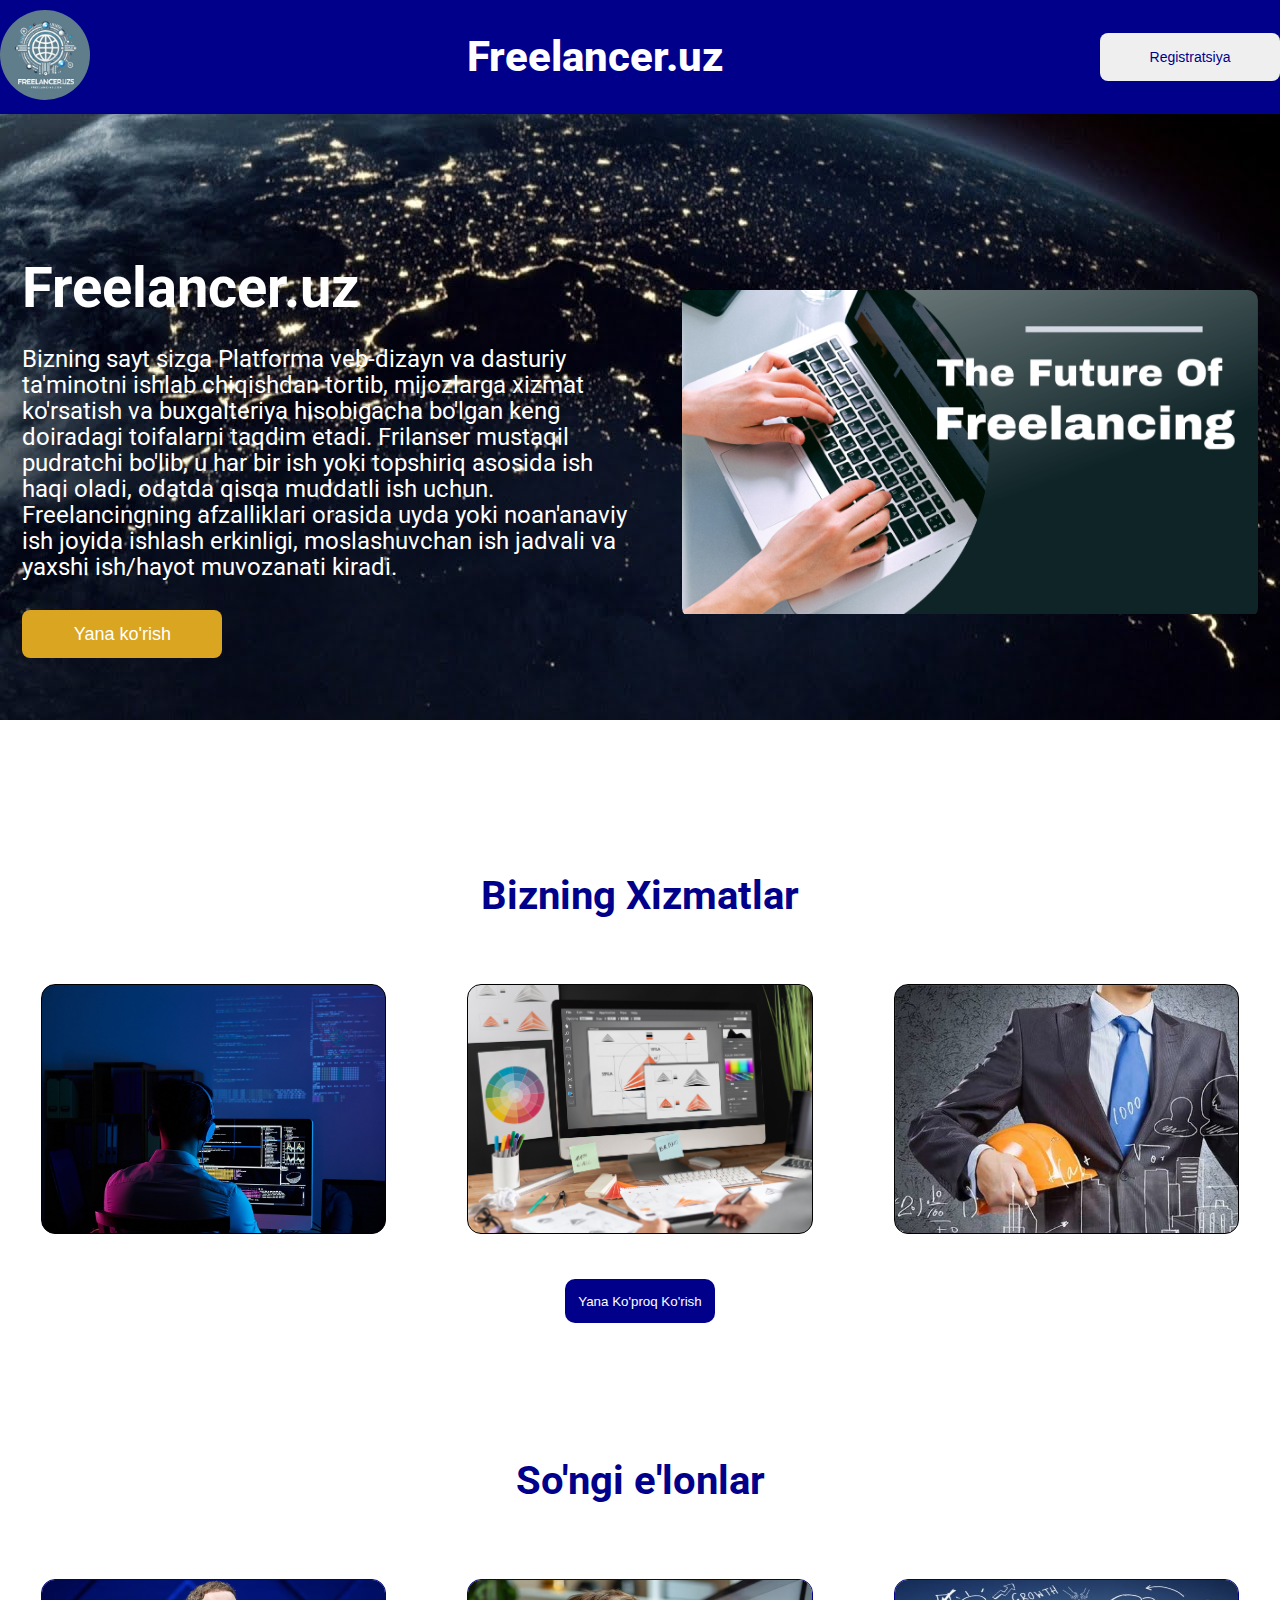
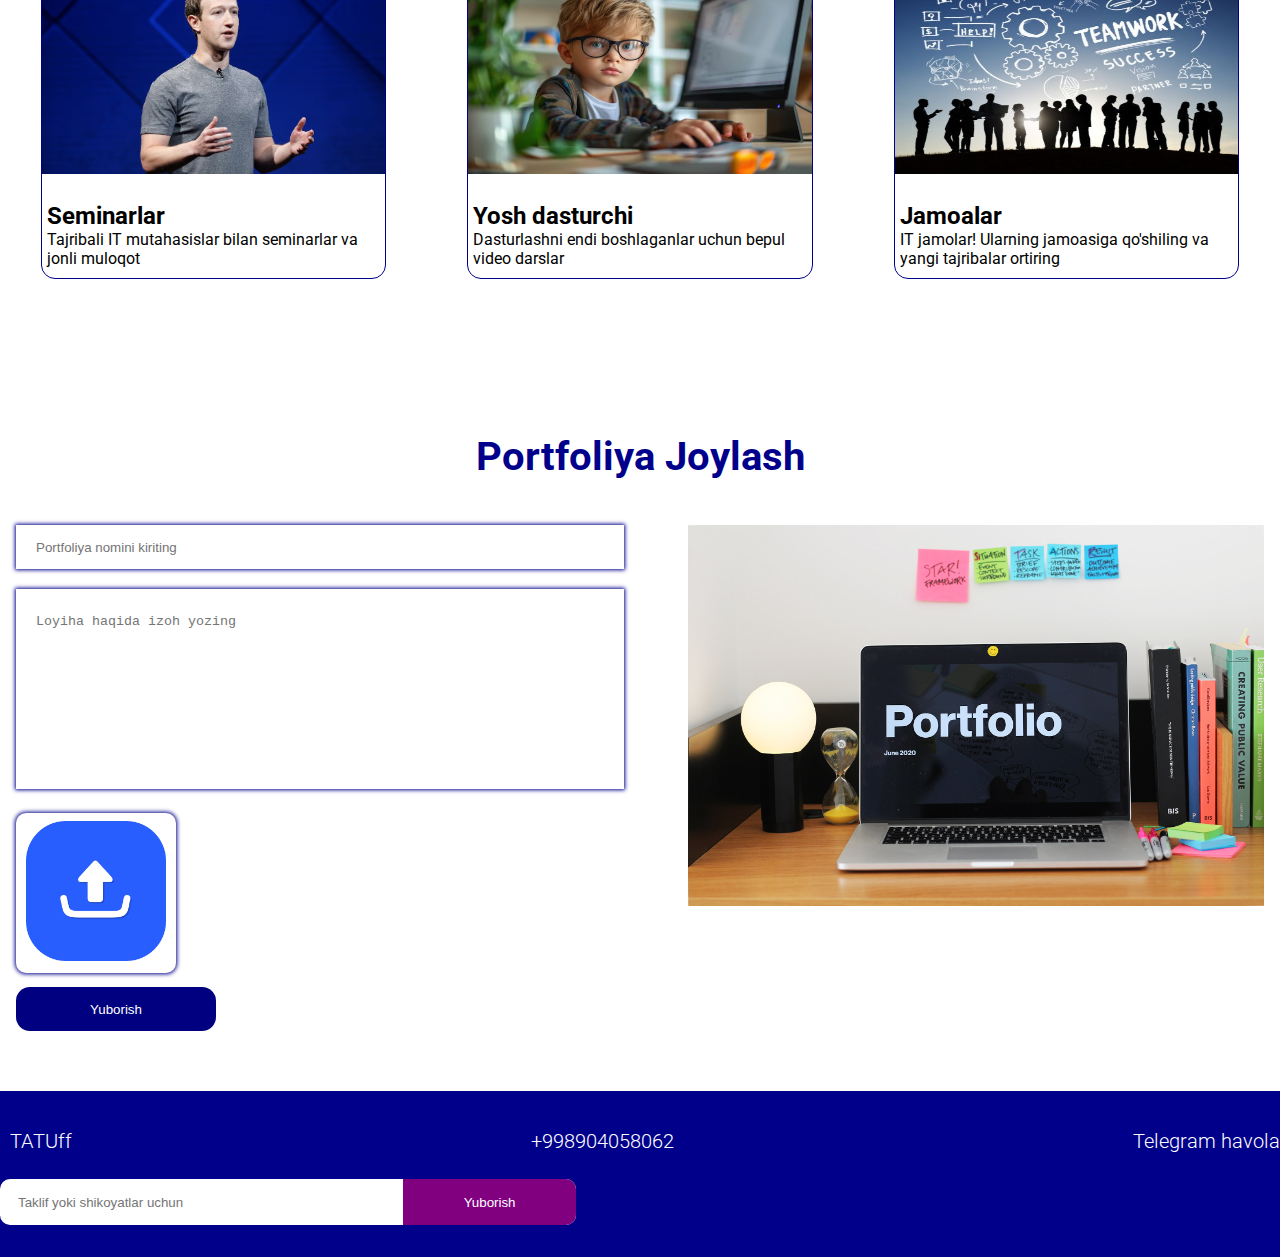
==== 2-dedline(2)/index.html @ 4ab09bc0 "Add files via upload" ====
<!DOCTYPE html>
<html lang="en">

<head>
    <meta charset="UTF-8">
    <meta name="viewport" content="width=device-width, initial-scale=1.0">
    <title>Asosiy sahifa</title>
    <link rel="stylesheet" href="./css/style.css">
    <link rel="stylesheet" href="https://cdnjs.cloudflare.com/ajax/libs/font-awesome/6.7.0/css/all.min.css"
        integrity="sha512-9xKTRVabjVeZmc+GUW8GgSmcREDunMM+Dt/GrzchfN8tkwHizc5RP4Ok/MXFFy5rIjJjzhndFScTceq5e6GvVQ=="
        crossorigin="anonymous" referrerpolicy="no-referrer" />
</head>

<body>
    <header>
        <nav>
            <div class="container">
                <a href="#"> <img src="./img/logo1.jpg" alt=""></a>
                <h2>Freelancer.uz</h2>
                <a href="./registratsiya.html"><button>Registratsiya</button></a>
            </div>
        </nav>
        <div class="hero">
            <div class="container">
                <div class="hero_info">
                    <h2>Freelancer.uz</h2>
                    <p>Bizning sayt sizga Platforma veb-dizayn va dasturiy ta'minotni ishlab chiqishdan tortib, mijozlarga xizmat ko'rsatish va buxgalteriya hisobigacha bo'lgan keng doiradagi toifalarni taqdim etadi.

                        Frilanser mustaqil pudratchi bo'lib, u har bir ish yoki topshiriq asosida ish haqi oladi, odatda qisqa muddatli ish uchun. Freelancingning afzalliklari orasida uyda yoki noan'anaviy ish joyida ishlash erkinligi, moslashuvchan ish jadvali va yaxshi ish/hayot muvozanati kiradi.</p>
                    <button>Yana ko'rish</button>
                </div>
                <div class="hero_img">
                    <img src="./img/img1.png" alt="">
                </div>
            </div>
        </div>
    </header>
    <main>
        <section class="section1">
            <div class="container">
                <h2 class="section_title">Bizning Xizmatlar</h2>
                <div class="block">
                    <div class="box box1">
                        <div class="box_info">
                            <h3>Dasturchilar</h3>
                            <p>Lorem ipsum dolor sit amet, consectetur adipisicing elit. Tempore, magnam tenetur hic et
                                harum error.</p>
                        </div>
                    </div>
                    <div class="box box2">
                        <div class="box_info">
                            <h3>Dizaynerlar</h3>
                            <p>Lorem ipsum dolor sit amet, consectetur adipisicing elit. Tempore, magnam tenetur hic et
                                harum error.</p>
                        </div>
                    </div>
                    <div class="box box3">
                        <div class="box_info">
                            <h3>Proyekt Menejeri</h3>
                            <p>Lorem ipsum dolor sit amet, consectetur adipisicing elit. Tempore, magnam tenetur hic et
                                harum error.</p>
                        </div>
                    </div>
                </div>
                <button>Yana Ko'proq Ko'rish</button>
            </div>
        </section>
        <section class="section2">
            <div class="container">
                <h2 class="sec2_title">So'ngi e'lonlar</h2>


                <div class="elonlar">
                    <div class="elon">
                        <img src="./img/i1.avif" alt="">
                        <div class="elon_info">
                            <h2>Seminarlar</h2>
                            <p>Tajribali IT mutahasislar bilan seminarlar va jonli muloqot</p>
                        </div>
                    </div>
                    <div class="elon">
                        <img src="./img/i2.avif" alt="">
                        <div class="elon_info">
                            <h2>Yosh dasturchi</h2>
                            <p>Dasturlashni endi boshlaganlar uchun bepul video darslar</p>
                        </div>
                    </div>
                    <div class="elon">
                        <img src="./img/i3.jpg" alt="">
                        <div class="elon_info">
                            <h2>Jamoalar</h2>
                            <p>IT jamolar! Ularning jamoasiga qo'shiling va yangi tajribalar ortiring</p>
                        </div>
                    </div>
                </div>
            </div>
        </section>
        <section class="section3">
            <div class="container">
                <h2 class="sec3_title">Portfoliya Joylash</h2>
                <div class="portfolio">
                    <div class="port_info">
                        <input class="text" type="text" placeholder="Portfoliya nomini kiriting"><br>
                        <textarea class="coment" name="" id="" cols="30" rows="10"
                            placeholder="Loyiha haqida izoh yozing"></textarea><br>

                        <div class="file"><input type="file" id="file"><br>
                            <label for="file"><img src="./img/plus.webp" alt=""></label>
                        </div>
                        <button>Yuborish</button>
                    </div>
                    <img src="./img/p1.jpg" alt="">
                </div>
            </div>
        </section>
    </main>
    <footer>
        <div class="f_up">
            <div class="container">
                <div><a href="https://www.google.com/maps/place/Tatuff/@40.3647971,71.7724425,17z/data=!3m1!4b1!4m6!3m5!1s0x38bb84ba1d76a659:0x7bc998c6a195e3d5!8m2!3d40.3647971!4d71.7750174!16s%2Fg%2F11g6qdrs6l?entry=ttu&g_ep=EgoyMDI0MTExOC4wIKXMDSoASAFQAw%3D%3D" target="_blank"><i class="fa-solid fa-location-dot"></i>
                        <h3>TATUff</h3>
                    </a></div>
               <div><a href=""><i class="fa-solid fa-phone"></i><h3>+998904058062</h3></a></div>
               <div><a href="https://t.me/Adhamjonov_Aliakbar" target="_blank"><i class="fa-brands fa-telegram"></i>
                <h3>Telegram havola</h3>
            </a></div>
            </div>
        </div>
        <div class="f_down">
            <div class="container">
                <div class="massage">
                    <input type="text" placeholder="Taklif yoki shikoyatlar uchun">
                    <button>Yuborish</button>
                </div>
            <div class="social">
                <a href="https://t.me/Adhamjonov_Aliakbar" target="_blank"><i class="fa-brands fa-telegram"></i></a>
                <a href="" target="_blank"><i class="fa-brands fa-facebook"></i></a>
                <a href="" target="_blank"><i class="fa-brands fa-instagram"></i></a>
                <a href="" target="_blank"><i class="fa-brands fa-twitter"></i></a>
            </div>
            </div>
        </div>
    </footer>
</body>

</html>
---- 2-dedline(2)/css/style.css ----
@import url('https://fonts.googleapis.com/css2?family=Ibarra+Real+Nova:ital,wght@0,400..700;1,400..700&family=Inter:ital,opsz,wght@0,14..32,100..900;1,14..32,100..900&family=Lato:ital,wght@0,100;0,300;0,400;0,700;0,900;1,100;1,300;1,400;1,700;1,900&family=Montserrat:ital,wght@0,100..900;1,100..900&family=Nunito+Sans:ital,opsz,wght@0,6..12,200..1000;1,6..12,200..1000&family=Poppins:ital,wght@0,100;0,200;0,300;0,400;0,500;0,600;0,700;0,800;0,900;1,100;1,200;1,300;1,400;1,500;1,600;1,700;1,800;1,900&family=Roboto:ital,wght@0,100;0,300;0,400;0,500;0,700;0,900;1,100;1,300;1,400;1,500;1,700;1,900&display=swap');

* {
    margin: 0;
    padding: 0;
    box-sizing: border-box;
}

.container {
    max-width: 1300px;
    margin: 0 auto;
    font-family: "Roboto", sans-serif;
}

nav {
    background-color: darkblue;
    position: fixed;
    width: 100%;
    z-index: 45;
}

nav .container {
    display: flex;
    align-items: center;
    justify-content: space-between;
    padding: 10px 0px;
}

nav img {
    width: 90px;
    border-radius: 50%;
}

nav h2 {
    color: white;
    font-size: 42px;
    line-height: 60px;
    font-weight: 800;
}

nav button {
    width: 180px;
    height: 48px;
    border: none;
    border-radius: 8px;
    font-size: 14px;
    color: darkblue;
    position: relative;
    overflow: hidden;
}

nav button::after {
    content: "Registratsiya";
    width: 0;
    height: 100%;
    position: absolute;
    background-color: goldenrod;
    top: 0;
    left: 0;
    color: white;
    display: flex;
    align-items: center;
    justify-content: center;
    transition: all 1s ease;
    z-index: -1;
}

nav button:hover::after {
    cursor: pointer;
    width: 100%;
    z-index: 1;
}


.hero {
    background-image: url("../img/maxresdefault.jpg");
    background-repeat: no-repeat;
    background-size: 100%;
    background-position:left top;
}

.hero .container {
    padding: 250px 0px 110px 0px;
    display: flex;
    align-items: center;
    justify-content: space-around;
}

.hero_info {
    width: 48%;
    color: white;
}

.hero_info h2 {
    font-size: 56px;
    line-height: 76px;
    margin-bottom: 20px;
    font-weight: 700;
    transition: all .5s ease;
}

.hero_info h2:hover {
    color: gold;
}

.hero_info p {
    font-size: 24px;
    line-height: 26px;
    font-weight: 400;
    transition: all .4s ease;
}

.hero_info p:hover {
    color: goldenrod;
}

.hero_info button {
    width: 200px;
    height: 48px;
    border: none;
    border-radius: 8px;
    color: white;
    background-color: goldenrod;
    font-size: 18px;
    margin-top: 30px;
    position: relative;
    overflow: hidden;
}

.hero_info button::after {
    content: "Yana ko'rish";
    width: 10px;
    height: 100%;
    position: absolute;
    background-color: darkblue;
    top: 0;
    left: 0;
    color: white;
    display: flex;
    align-items: center;
    justify-content: center;
    transition: all .9s ease;
    z-index: -2;
}

.hero_info button:hover::after {
    cursor: pointer;
    width: 100%;
    z-index: 2;
}

.hero_img {
    width: 45%;
    border-radius: 10px;
    overflow: hidden;
    transition: all .4s ease;
}

.hero_img:hover {
    transform: scale(1.05);
}

.hero_img img {
    width: 100%;
}

.section1 .container {
    padding: 100px 0px 30px 0px;
}

.section_title {
    text-align: center;
    color: darkblue;
    font-size: 40px;
    line-height: 56px;
    font-weight: 700;
}

.section1 .block {
    display: flex;
    align-items: center;
    justify-content: space-around;
    margin: 60px 0px 45px 0px;
}

.section1 .block .box {
    width: 27%;
    height: 250px;
    border: 1px solid black;
    overflow: hidden;
    position: relative;
    border-radius: 14px;
}

.block .box .box_info {
    height: 100%;
    position: absolute;
    bottom: -100%;
    transition: all .7s ease;
    backdrop-filter: blur(6px);
    color: goldenrod;
    padding: 140px 10px 10px;
    text-align: left;
}

.block .box:hover .box_info {
    bottom: 0;
}

.box1 {
    background: url("../img/b1.jpg");
    background-size: 120%;
    background-repeat: no-repeat;
}

.box2 {
    background: url("../img/b3.jpg");
    background-size: 120%;
    background-repeat: no-repeat;
}

.box_info h3 {
    margin-bottom: 10px;
    font-size: 24px;
}

.box3 {
    background: url("../img/b4.avif");
    background-size: 180%;
    background-repeat: no-repeat;
}

.section1 {
    text-align: center;
}

.section1 button {
    width: 150px;
    height: 44px;
    background-color: darkblue;
    color: white;
    border: none;
    border-radius: 10px;
    transition: all .3s ease;
}

.section1 button:hover {
    box-shadow: 0px 0px 5px 2px goldenrod;
    transform: scale(1.05);
}

.section2 .container {
    padding: 100px 0px 90px 0px;
}

.section2 .sec2_title {
    text-align: center;
    color: darkblue;
    font-size: 40px;
    line-height: 56px;
}

.section2 .elonlar {
    display: flex;
    align-items: center;
    justify-content: space-around;
    margin-top: 70px;
}

.elonlar .elon {
    width: 27%;
    text-align: left;
    height: 300px;
    border: 1px solid darkblue;
    position: relative;
    border-radius: 14px;
    overflow: hidden;
    transition: all .4s ease;
}

.elonlar .elon img {
    width: 100%;
    height: 65%;
}

.elon .elon_info {
    padding: 10px 5px;
    position: absolute;
    bottom: 0;
}

.elon:hover {
    transform: scale(1.05);
}

.sec3_title {
    text-align: center;
    font-size: 40px;
    line-height: 56px;
    font-weight: 700;
    color: darkblue;
    margin-bottom: 40px;
}

.section3 .container {
    padding: 60px 0px;
}

.section3 .container .portfolio {
    display: flex;
    align-items: start;
    justify-content: space-around;
}

.portfolio img {
    width: 45%;
    transition: all .4s ease;
}

.portfolio img:hover {
    transform: scale(.98);
}

.port_info {
    width: 50%;
}

.port_info .text {
    width: 95%;
    margin: 0px 30px 20px 0px;
    height: 44px;
    border: none;
    box-shadow: 0px 0px 4px 1px darkblue;
    padding: 10px 20px;
    outline: none;
}

.port_info .coment {
    width: 95%;
    padding: 25px 20px;
    border: none;
    box-shadow: 0px 0px 4px 1px darkblue;
    outline: none;
    resize: none;
    overflow-y: auto;
}

.port_info .file {
    width: 160px;
    height: 160px;
    overflow: hidden;
    position: relative;
    border-radius: 10px;
    display: flex;
    align-items: center;
    justify-content: center;
    margin-top: 20px;
    box-shadow: 0px 0px 4px 1px darkblue;
    padding: 10px;
    outline: none;
}

.port_info button {
    width: 200px;
    height: 44px;
    border: none;
    border-radius: 14px;
    margin-top: 14px;
    background-color: navy;
    color: white;
    transition: all .4s ease;
}

.port_info button:hover {
    cursor: pointer;
    transform: scale(1.06);
}

.file input {
    position: absolute;
    top: -100%;
}

.port_info .file img {
    width: 100%;
}

footer {
    background-color: darkblue;
    padding: 22px 0px;
}

.f_up .container {
    padding: 15px 0px;
    display: flex;
    align-items: center;
    justify-content: space-between;
}

.f_up a {
    text-decoration: none;
    display: flex;
    align-items: center;
    gap: 10px;
    color: white;
}

.f_up a h3 {
    font-weight: 300;
    font-size: 20px;
    line-height: 26px;
}

.f_up a i {
    font-size: 24px;
}

.massage {
    width: 45%;
    height: 46px;
    background-color: white;
    display: flex;
    justify-content: space-between;
    align-items: center;
    border-radius: 10px;
    outline: none;
    overflow: hidden;
}

.massage input {
    width: 70%;
    border: none;
    outline: none;
    padding: 6px 18px;
}

.massage button {
    height: 100%;
    width: 30%;
    background-color: purple;
    color: white;
    border: none;
}

.f_down .container {
    padding: 10px 0px;
    display: flex;
    align-items: center;
    justify-content: space-between;
}

.f_down a {
    text-decoration: none;
    display: flex;
    align-items: center;
    gap: 10px;
    color: white;
}

.f_down .social {
    display: flex;
    align-items: center;
    gap: 10px;
}

.f_down a i {
    font-size: 24px;
}

.section4 .container {
    padding: 120px 0px 10px 0px;
    display: flex;
    align-items: center;
    justify-content: space-around;
}

.reg_title {
    text-align: center;
    font-size: 40px;
    line-height: 56px;
    font-weight: 700;
    color: darkblue;
}

.reg_info {
    width: 55%;
    background-color: lightblue;
    padding: 25px 0px;
    border-radius: 20px;
}


.change_name {
    text-align: center;
    font-size: 20px;
    line-height: 28px;
    font-weight: 700;
    color: darkblue;
}

.radios {
    display: flex;
    justify-content: center;
    gap: 30px;
    margin-bottom: 20px;
}

.reg_info button {
    width: 260px;
    height: 48px;
    border: none;
    border-radius: 10px;
    background-color: goldenrod;
    color: white;
    font-size: 20px;
    margin-left: 50%;
    transform: translate(-50%);
}

.reg_info .oddiy {
    width: 70%;
    height: 50px;
    margin: 20px 0 20px 50%;
    padding: 10px 20px;
    border: 1.5px solid darkblue;
    outline: none;

    transform: translate(-50%);

}
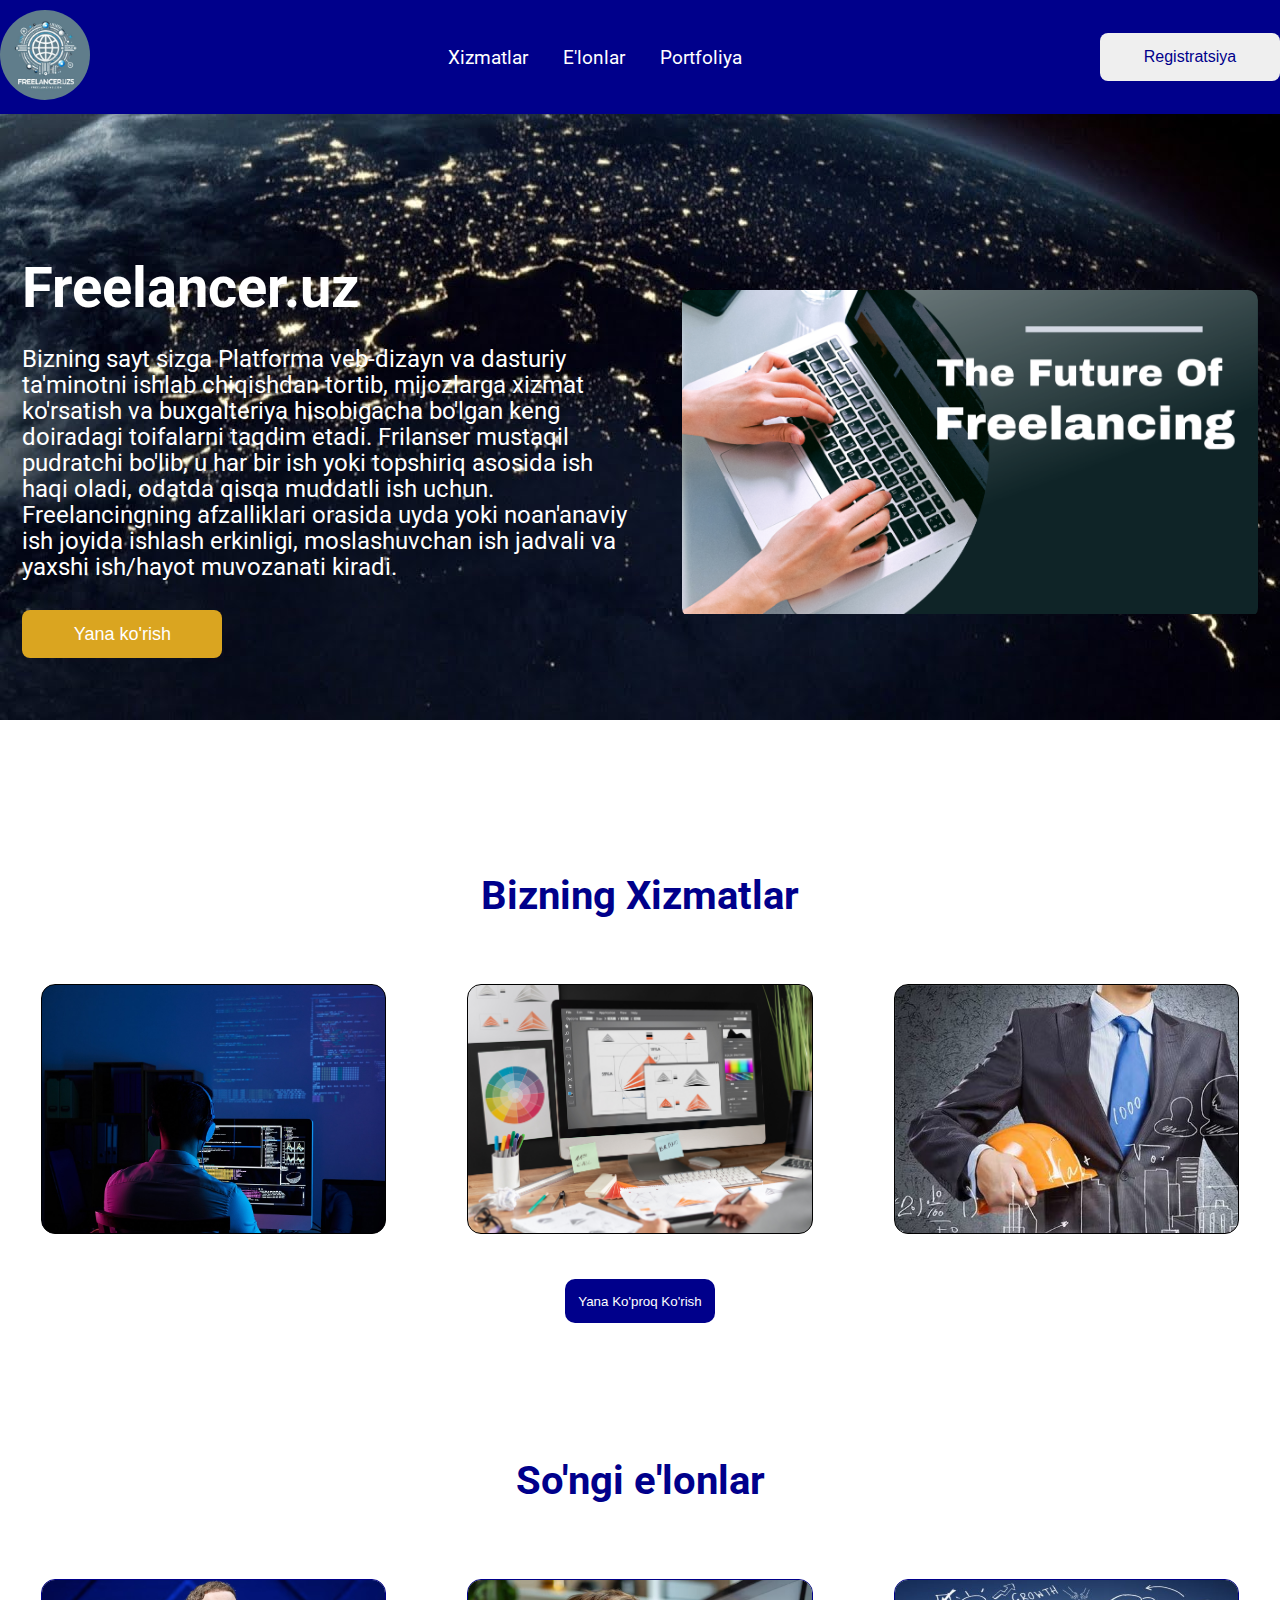
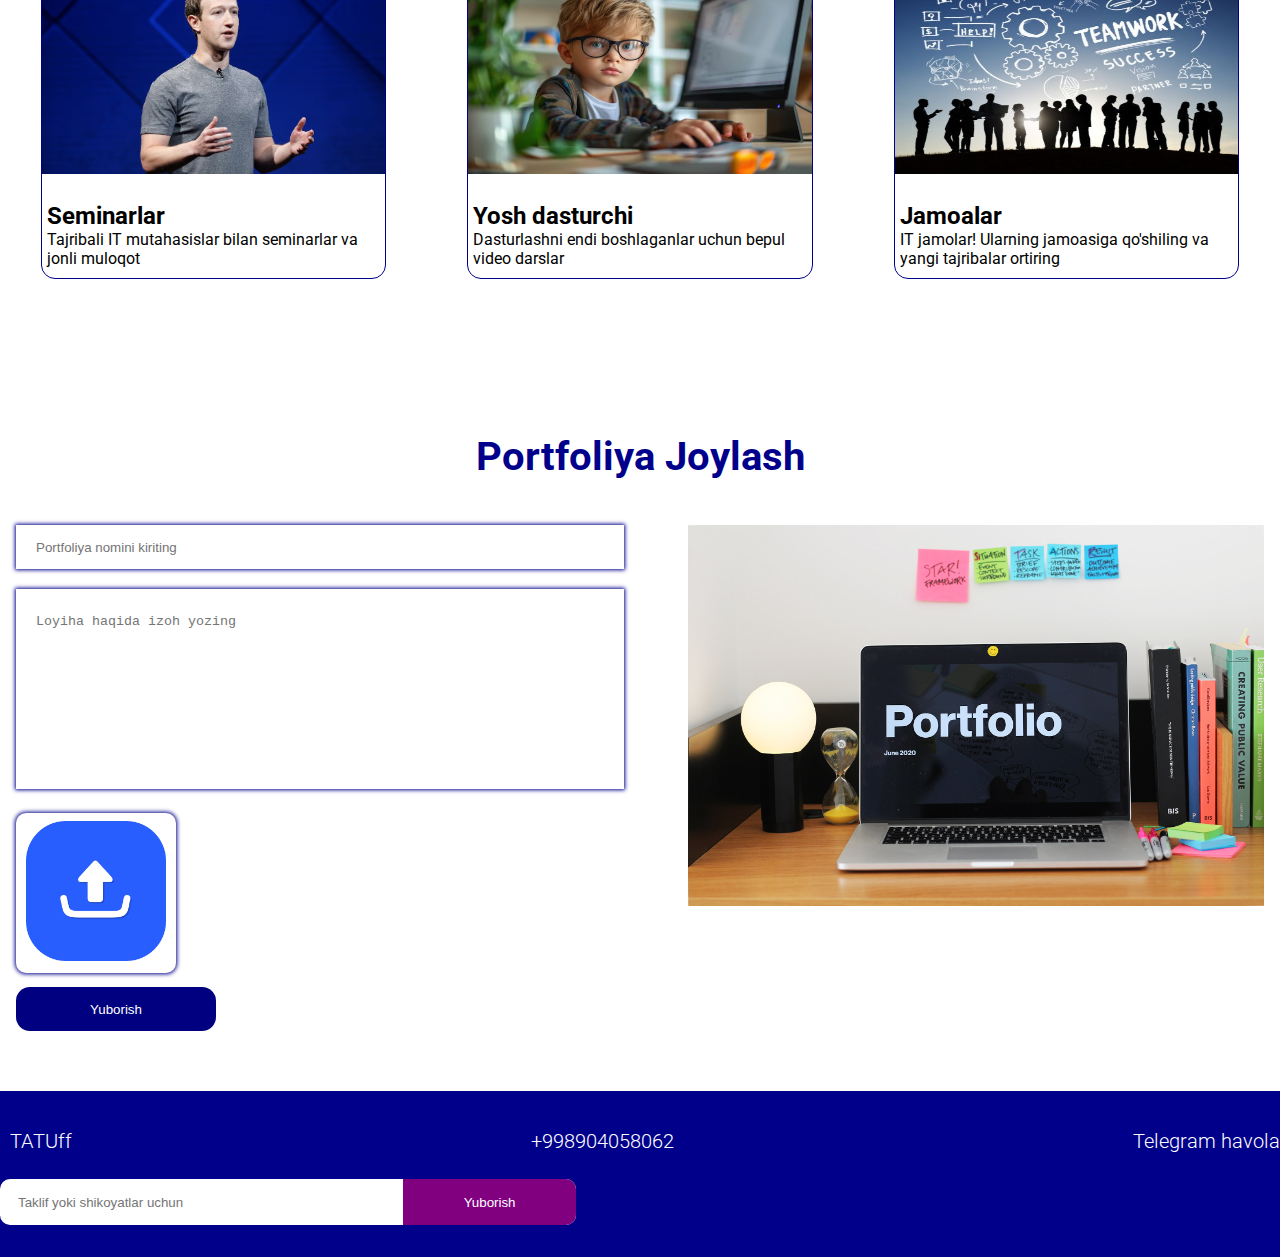
==== commit 856dc6f2: "Add files via upload" ====
--- a/2-dedline(2)/index.html
+++ b/2-dedline(2)/index.html
@@ -6,6 +6,8 @@
     <meta name="viewport" content="width=device-width, initial-scale=1.0">
     <title>Asosiy sahifa</title>
     <link rel="stylesheet" href="./css/style.css">
+    <link rel="stylesheet" href="./css/media.css">
+
     <link rel="stylesheet" href="https://cdnjs.cloudflare.com/ajax/libs/font-awesome/6.7.0/css/all.min.css"
         integrity="sha512-9xKTRVabjVeZmc+GUW8GgSmcREDunMM+Dt/GrzchfN8tkwHizc5RP4Ok/MXFFy5rIjJjzhndFScTceq5e6GvVQ=="
         crossorigin="anonymous" referrerpolicy="no-referrer" />
@@ -16,12 +18,29 @@
         <nav>
             <div class="container">
                 <a href="#"> <img src="./img/logo1.jpg" alt=""></a>
-                <h2>Freelancer.uz</h2>
-                <a href="./registratsiya.html"><button>Registratsiya</button></a>
+                <ul>
+                    <li><a href="#section1">Xizmatlar</a></li>
+                    <li><a href="#section2">E'lonlar</a></li>
+                    <li><a href="#section3">Portfoliya</a></li>
+                </ul>
+                <a href="./registratsiya.html"><button class="btn">Registratsiya</button></a>
             </div>
+           
+            <button id="list_menu"> <i class="fa-solid fa-bars"></i></button>
+            
         </nav>
         <div class="hero">
             <div class="container">
+                <div id="modal">
+                <form action="">
+                    <ul>
+                        <li><a href="#section1">Xizmatlar</a></li>
+                        <li><a href="#section2">E'lonlar</a></li>
+                        <li><a href="#section3">Portfoliya</a></li>
+                        <li><a href="./registratsiya.html">Registratsiya</a></li>
+                    </ul>
+                </form>
+                </div>
                 <div class="hero_info">
                     <h2>Freelancer.uz</h2>
                     <p>Bizning sayt sizga Platforma veb-dizayn va dasturiy ta'minotni ishlab chiqishdan tortib, mijozlarga xizmat ko'rsatish va buxgalteriya hisobigacha bo'lgan keng doiradagi toifalarni taqdim etadi.
@@ -36,7 +55,7 @@
         </div>
     </header>
     <main>
-        <section class="section1">
+        <section id="section1" class="section1">
             <div class="container">
                 <h2 class="section_title">Bizning Xizmatlar</h2>
                 <div class="block">
@@ -65,7 +84,7 @@
                 <button>Yana Ko'proq Ko'rish</button>
             </div>
         </section>
-        <section class="section2">
+        <section id="section2" class="section2">
             <div class="container">
                 <h2 class="sec2_title">So'ngi e'lonlar</h2>
 
@@ -95,7 +114,7 @@
                 </div>
             </div>
         </section>
-        <section class="section3">
+        <section id="section3" class="section3">
             <div class="container">
                 <h2 class="sec3_title">Portfoliya Joylash</h2>
                 <div class="portfolio">
@@ -141,6 +160,7 @@
             </div>
         </div>
     </footer>
+    <script src="./js/script.js"></script>
 </body>
 
 </html>--- a/2-dedline(2)/css/style.css
+++ b/2-dedline(2)/css/style.css
@@ -24,6 +24,7 @@
     align-items: center;
     justify-content: space-between;
     padding: 10px 0px;
+    position: relative;
 }
 
 nav img {
@@ -38,18 +39,18 @@
     font-weight: 800;
 }
 
-nav button {
+nav .btn {
     width: 180px;
     height: 48px;
     border: none;
     border-radius: 8px;
-    font-size: 14px;
+    font-size: 16px;
     color: darkblue;
     position: relative;
     overflow: hidden;
 }
 
-nav button::after {
+nav .btn::after {
     content: "Registratsiya";
     width: 0;
     height: 100%;
@@ -65,7 +66,7 @@
     z-index: -1;
 }
 
-nav button:hover::after {
+nav .btn:hover::after {
     cursor: pointer;
     width: 100%;
     z-index: 1;
@@ -73,10 +74,10 @@
 
 
 .hero {
-    background-image: url("../img/maxresdefault.jpg");
+    background: url("../img/maxresdefault.jpg");
     background-repeat: no-repeat;
     background-size: 100%;
-    background-position:left top;
+    background-position: left top;
 }
 
 .hero .container {
@@ -84,6 +85,86 @@
     display: flex;
     align-items: center;
     justify-content: space-around;
+    position: relative;
+}
+
+nav ul {
+    display: flex;
+    gap: 35px;
+    list-style: none;
+}
+
+nav ul a {
+    font-size: 19px;
+    text-decoration: none;
+    text-transform: capitalize;
+    color: white;
+    font-weight: 400;
+    transition: all .3s ease;
+}
+
+#list_menu {
+    width: 46px;
+    height: 46px;
+    background: black;
+    color: white;
+    display: none;
+    position: absolute;
+    top: 9px;
+    right: 10px;
+    border: none;
+    border-radius: 6px;
+}
+
+#modal {
+    width: 100%;
+    position: fixed;
+    z-index: 2;
+    background-color: rgba(0, 0, 0, 0.36);
+    height: 100vh;
+    display: flex;
+    align-items: center;
+    justify-content: center;
+    /* position: relative; */
+    display: none;
+}
+
+#modal form {
+    top: 150px;
+    right: 0;
+    position: absolute;
+    background-color: white;
+    width: 90%;
+    height: 320px;
+    display: flex;
+    align-items: center;
+    justify-content: center;
+    border-radius: 20px;
+}
+
+#modal form ul {
+    list-style: none;
+}
+
+#modal form ul a {
+    line-height: 35px;
+    color: black;
+    font-size: 20px;
+    text-decoration: none;
+    text-transform: capitalize;
+}
+
+#modal form button {
+    background-color: blue;
+    color: white;
+    width: 100px;
+    height: 40px;
+    border: none;
+    border-radius: 10px;
+}
+
+nav ul a:hover {
+    color: goldenrod;
 }
 
 .hero_info {
@@ -201,6 +282,7 @@
     color: goldenrod;
     padding: 140px 10px 10px;
     text-align: left;
+    width: 100%;
 }
 
 .block .box:hover .box_info {
@@ -483,7 +565,7 @@
 }
 
 .reg_info {
-    width: 55%;
+    width: 50%;
     background-color: lightblue;
     padding: 25px 0px;
     border-radius: 20px;
@@ -524,7 +606,13 @@
     padding: 10px 20px;
     border: 1.5px solid darkblue;
     outline: none;
-
+    border-radius: 10px;
     transform: translate(-50%);
 
+}
+
+.nav_title {
+    color: white;
+    font-size: 40px;
+    line-height: 56px;
 }--- a/2-dedline(2)/css/media.css
+++ b/2-dedline(2)/css/media.css
@@ -0,0 +1,268 @@
+* {
+    margin: 0;
+    padding: 0;
+    box-sizing: border-box;
+}
+
+@media(max-width:447px) {
+    nav .container {
+        padding: 5px 10px;
+    }
+
+
+    nav ul {
+        display: none;
+    }
+
+    nav .container img {
+        width: 50px;
+    }
+
+    .hero {
+        background: url("../img/maxresdefault.jpg");
+        background-repeat: no-repeat;
+        background-size: 600%;
+        background-position: center;
+    }
+
+    .hero .container {
+        padding: 100px 0px 30px 0px;
+        flex-wrap: wrap;
+        /* overflow: hidden; */
+    }
+
+    .btn {
+        display: none;
+    }
+
+    #list_menu {
+        display: block;
+    }
+
+    /* #modal {
+        display: block;
+    } */
+
+    .hero .container .hero_info {
+        width: 90%;
+        margin: auto;
+    }
+
+    .hero .container .hero_info h2 {
+        font-size: 27px;
+        line-height: 34px;
+        margin-bottom: 10px;
+        color: white;
+        font-weight: 600;
+        transition: all .5s ease;
+    }
+
+    .hero_info button {
+        width: 86%;
+        margin-top: 20px;
+    }
+
+    .hero .container .hero_info h2:hover {
+        color: gold;
+    }
+
+    .hero .container .hero_info p {
+        font-size: 14px;
+        line-height: 20px;
+    }
+
+    .hero .hero_img {
+        display: none;
+    }
+
+    .section1 .container {
+        padding: 60px 0px 30px 0px;
+    }
+
+    .section1 .container .block {
+        flex-direction: column;
+        gap: 30px;
+        flex-wrap: wrap;
+    }
+
+    .section1 .block .box {
+        width: 90%;
+        height: 175px;
+        background-size: 250%;
+    }
+
+    .block .box .box_info {
+        height: 100%;
+        position: absolute;
+        bottom: -100%;
+        transition: all .7s ease;
+        backdrop-filter: blur(6px);
+        color: goldenrod;
+        padding: 40px 10px 10px;
+        text-align: left;
+        width: 100%;
+    }
+
+    .section_title {
+        width: 90%;
+        margin: auto;
+        font-size: 29px;
+        line-height: 36px;
+    }
+
+    .section1 .container button {
+        width: 86%;
+        margin: auto;
+    }
+
+    .section2 .container .elonlar {
+        margin-top: 24px;
+        flex-wrap: wrap;
+        flex-direction: column;
+        gap: 30px;
+    }
+
+    .section2 .elonlar .elon {
+        width: 90%;
+        height: 290px;
+    }
+
+    .section2 .container {
+        padding: 60px 0px 50px 0px;
+    }
+
+    .section2 .sec2_title {
+        width: 90%;
+        margin: auto;
+        font-size: 29px;
+        line-height: 36px;
+    }
+
+    .section3 .container {
+        padding: 30px 0px;
+    }
+
+    .section3 .container .portfolio {
+        margin-top: 20px;
+        flex-wrap: wrap;
+        flex-direction: column;
+        gap: 30px;
+    }
+
+    .section3 .portfolio .port_info {
+        width: 90%;
+        margin: auto;
+    }
+
+    .section3 .portfolio img {
+        width: 89%;
+        margin: auto;
+    }
+
+    .section3 .port_info button {
+        width: 85%;
+        margin: 10px auto 0px auto;
+    }
+
+    .port_info .file {
+        width: 100px;
+        height: 100px;
+        /* margin: auto; */
+        display: flex;
+        align-items: center;
+        justify-content: center;
+    }
+
+    .file label {
+        width: 100%;
+        display: flex;
+        align-items: center;
+        justify-content: center;
+    }
+
+    .file label img {
+        width: 100%;
+    }
+
+    .section3 .sec3_title {
+        width: 90%;
+        margin: auto;
+        font-size: 29px;
+        line-height: 36px;
+    }
+
+    .f_up .container {
+        padding: 10px 4px;
+        flex-wrap: wrap;
+    }
+
+    .f_up a {
+        margin-bottom: 10px;
+    }
+
+    .f_up a h3 {
+        font-weight: 300;
+        font-size: 16px;
+        line-height: 22px;
+    }
+
+    .f_up a i {
+        font-size: 20px;
+    }
+
+    .f_down .container {
+        padding: 10px 4px;
+        flex-wrap: wrap;
+    }
+
+    .massage {
+        width: 90%;
+        margin: auto;
+    }
+
+    .f_down .container .social {
+        margin: 30px auto 0px auto;
+        width: 90%;
+
+    }
+
+    .f_down .container .social i {
+        font-size: 20px;
+    }
+
+    .nav_title {
+        display: block;
+        font-size: 26px;
+        /* color: white; */
+        line-height: 39px;
+    }
+
+    .section4 .container {
+        padding: 80px 0px 10px 0px;
+    }
+
+    .section4 .container img {
+        display: none;
+    }
+
+    .reg_info {
+        width: 90%;
+        margin: auto;
+        flex-direction: column;
+        gap: 20px;
+    }
+
+    .reg_title {
+        font-size: 29px;
+        line-height: 36px;
+        width: 90%;
+        margin: auto;
+    }
+
+    .reg_info .oddiy {
+        width: 85%;
+    }
+    .reg_info button{
+        width: 80%;
+    }
+}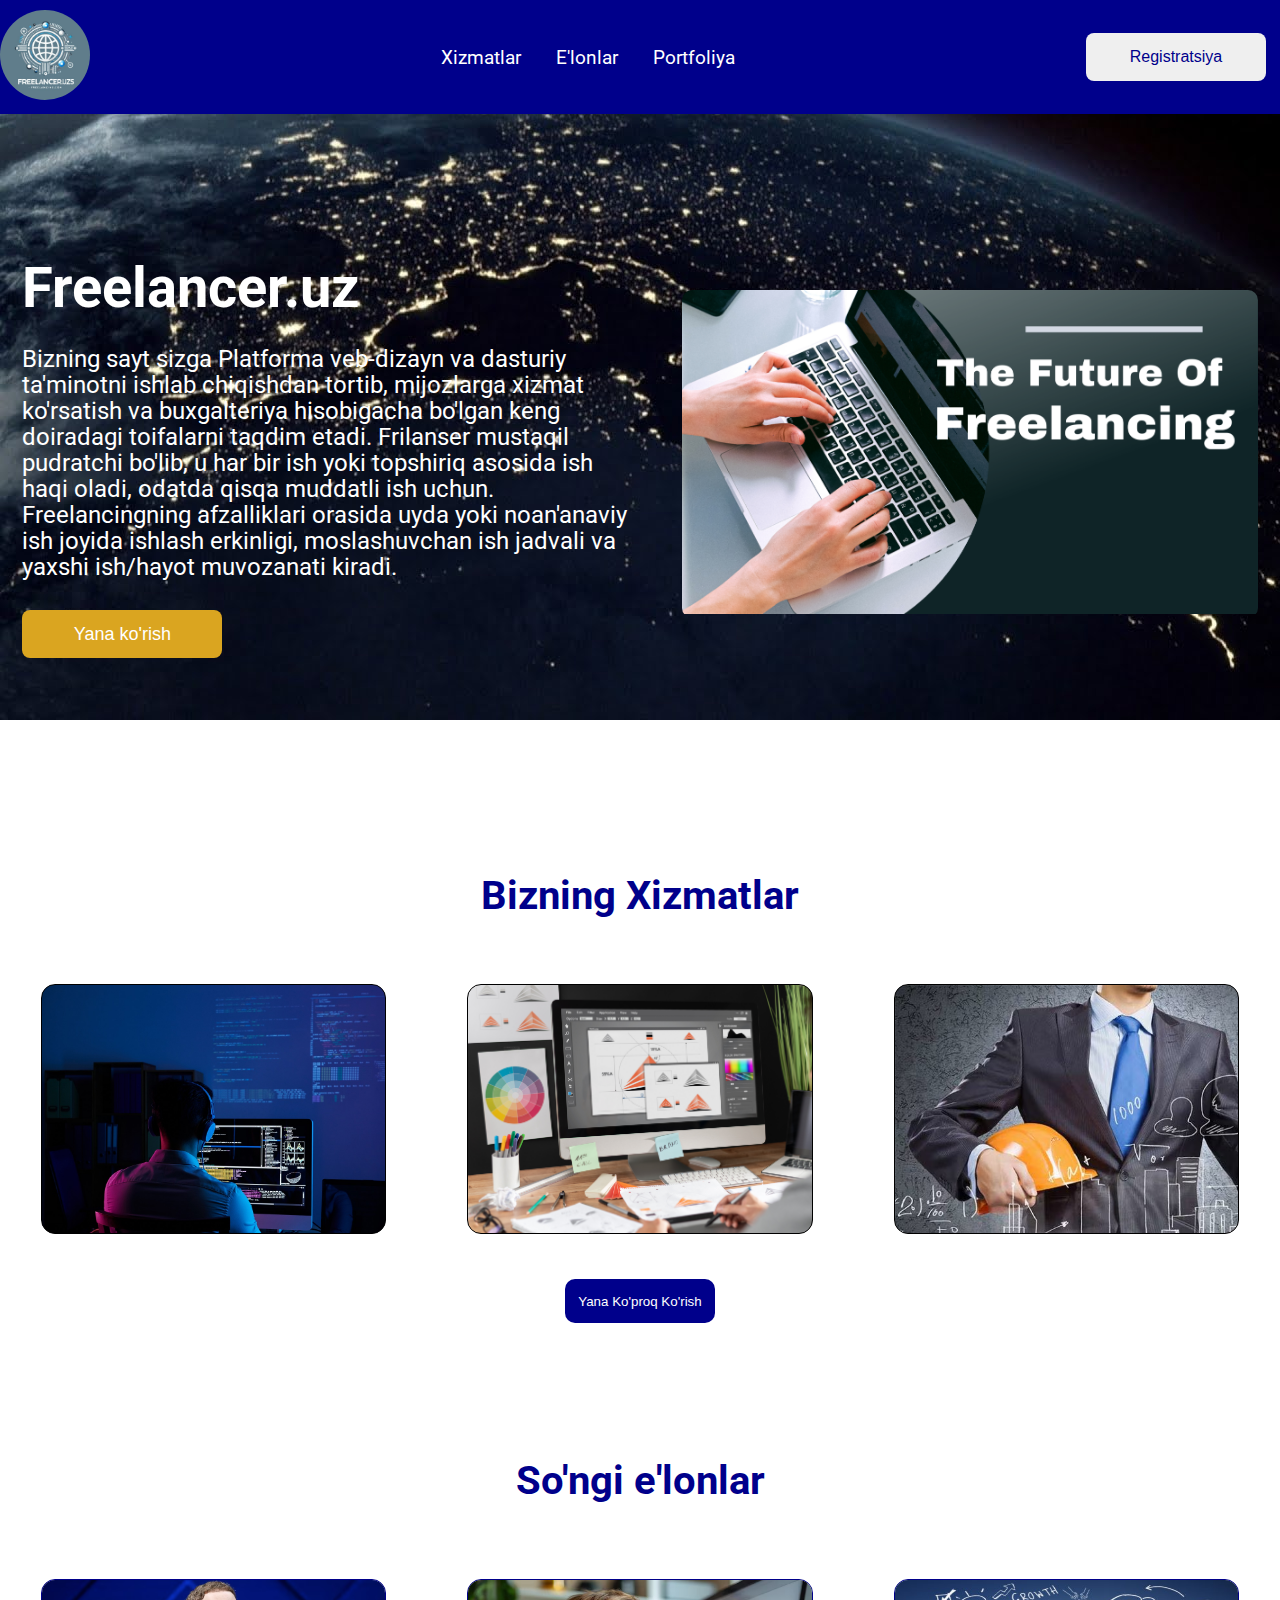
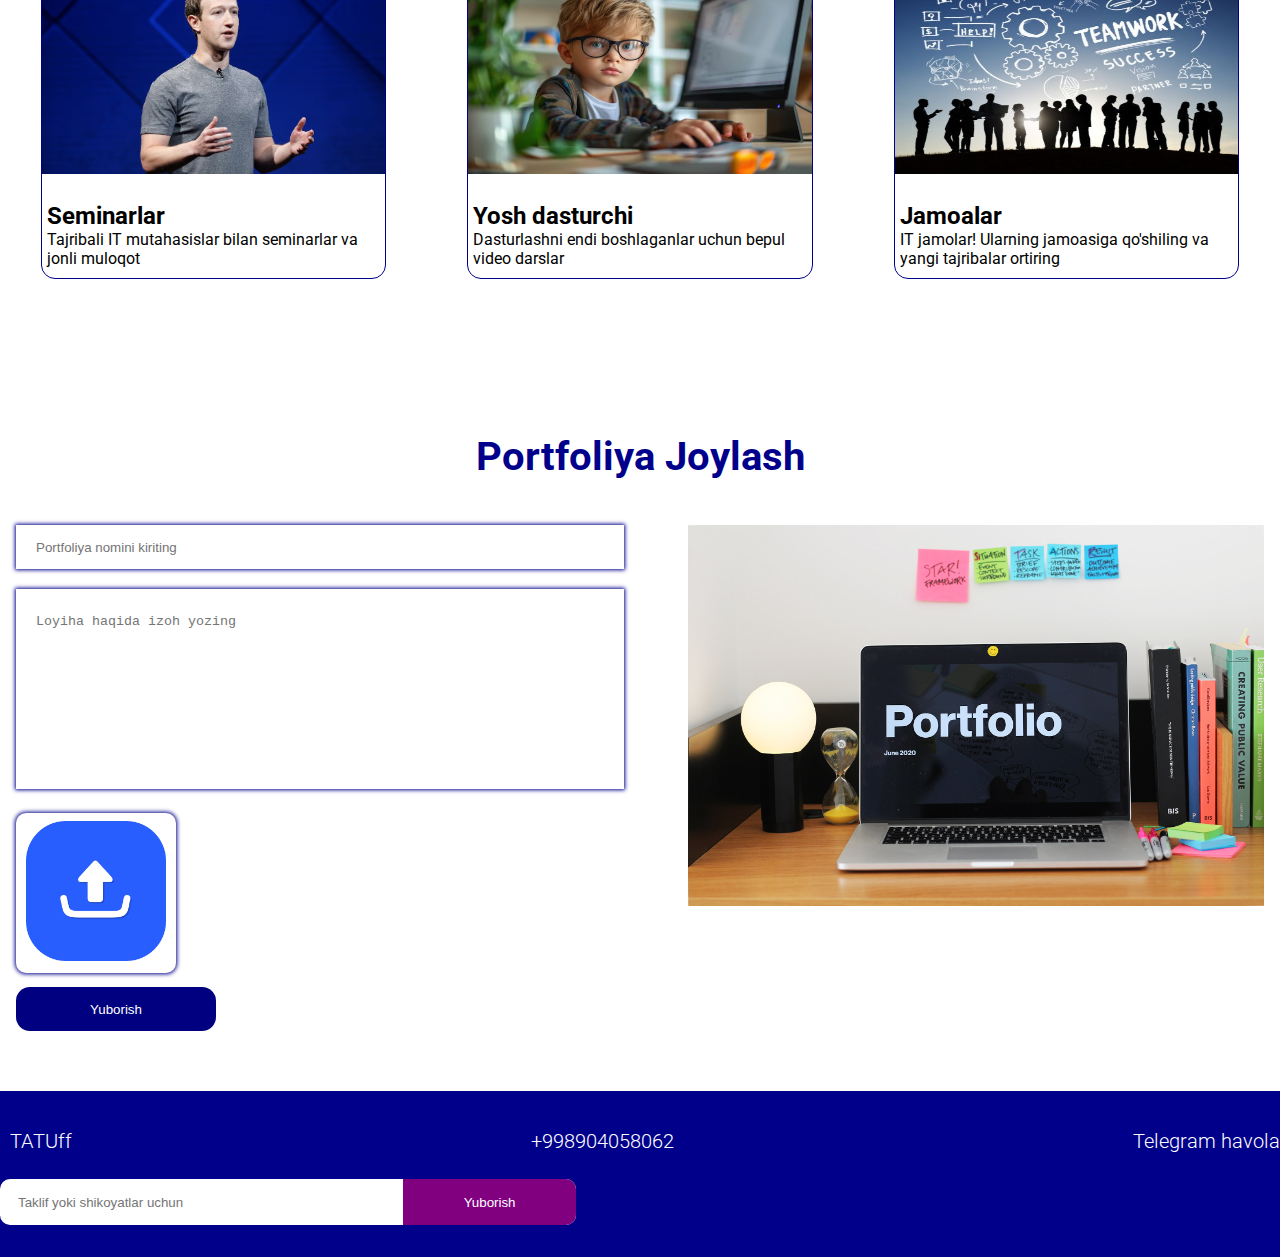
==== commit d007e30d: "Add files via upload" ====
--- a/2-dedline(2)/index.html
+++ b/2-dedline(2)/index.html
@@ -23,29 +23,41 @@
                     <li><a href="#section2">E'lonlar</a></li>
                     <li><a href="#section3">Portfoliya</a></li>
                 </ul>
-                <a href="./registratsiya.html"><button class="btn">Registratsiya</button></a>
+                <div>
+
+                    <a href="./registratsiya.html"><button class="btn">Registratsiya</button>   
+                    </a>
+                    <div class="change_mod">
+                        <i class="fa-solid fa-sun"></i>
+                    </div>
+                </div>
+
             </div>
-           
+
             <button id="list_menu"> <i class="fa-solid fa-bars"></i></button>
-            
+
         </nav>
         <div class="hero">
             <div class="container">
                 <div id="modal">
-                <form action="">
-                    <ul>
-                        <li><a href="#section1">Xizmatlar</a></li>
-                        <li><a href="#section2">E'lonlar</a></li>
-                        <li><a href="#section3">Portfoliya</a></li>
-                        <li><a href="./registratsiya.html">Registratsiya</a></li>
-                    </ul>
-                </form>
+                    <form action="">
+                        <ul>
+                            <li><a href="#section1">Xizmatlar</a></li>
+                            <li><a href="#section2">E'lonlar</a></li>
+                            <li><a href="#section3">Portfoliya</a></li>
+                            <li><a href="./registratsiya.html">Registratsiya</a></li>
+                        </ul>
+                    </form>
                 </div>
                 <div class="hero_info">
                     <h2>Freelancer.uz</h2>
-                    <p>Bizning sayt sizga Platforma veb-dizayn va dasturiy ta'minotni ishlab chiqishdan tortib, mijozlarga xizmat ko'rsatish va buxgalteriya hisobigacha bo'lgan keng doiradagi toifalarni taqdim etadi.
+                    <p>Bizning sayt sizga Platforma veb-dizayn va dasturiy ta'minotni ishlab chiqishdan tortib,
+                        mijozlarga xizmat ko'rsatish va buxgalteriya hisobigacha bo'lgan keng doiradagi toifalarni
+                        taqdim etadi.
 
-                        Frilanser mustaqil pudratchi bo'lib, u har bir ish yoki topshiriq asosida ish haqi oladi, odatda qisqa muddatli ish uchun. Freelancingning afzalliklari orasida uyda yoki noan'anaviy ish joyida ishlash erkinligi, moslashuvchan ish jadvali va yaxshi ish/hayot muvozanati kiradi.</p>
+                        Frilanser mustaqil pudratchi bo'lib, u har bir ish yoki topshiriq asosida ish haqi oladi, odatda
+                        qisqa muddatli ish uchun. Freelancingning afzalliklari orasida uyda yoki noan'anaviy ish joyida
+                        ishlash erkinligi, moslashuvchan ish jadvali va yaxshi ish/hayot muvozanati kiradi.</p>
                     <button>Yana ko'rish</button>
                 </div>
                 <div class="hero_img">
@@ -136,13 +148,16 @@
     <footer>
         <div class="f_up">
             <div class="container">
-                <div><a href="https://www.google.com/maps/place/Tatuff/@40.3647971,71.7724425,17z/data=!3m1!4b1!4m6!3m5!1s0x38bb84ba1d76a659:0x7bc998c6a195e3d5!8m2!3d40.3647971!4d71.7750174!16s%2Fg%2F11g6qdrs6l?entry=ttu&g_ep=EgoyMDI0MTExOC4wIKXMDSoASAFQAw%3D%3D" target="_blank"><i class="fa-solid fa-location-dot"></i>
+                <div><a href="https://www.google.com/maps/place/Tatuff/@40.3647971,71.7724425,17z/data=!3m1!4b1!4m6!3m5!1s0x38bb84ba1d76a659:0x7bc998c6a195e3d5!8m2!3d40.3647971!4d71.7750174!16s%2Fg%2F11g6qdrs6l?entry=ttu&g_ep=EgoyMDI0MTExOC4wIKXMDSoASAFQAw%3D%3D"
+                        target="_blank"><i class="fa-solid fa-location-dot"></i>
                         <h3>TATUff</h3>
                     </a></div>
-               <div><a href=""><i class="fa-solid fa-phone"></i><h3>+998904058062</h3></a></div>
-               <div><a href="https://t.me/Adhamjonov_Aliakbar" target="_blank"><i class="fa-brands fa-telegram"></i>
-                <h3>Telegram havola</h3>
-            </a></div>
+                <div><a href=""><i class="fa-solid fa-phone"></i>
+                        <h3>+998904058062</h3>
+                    </a></div>
+                <div><a href="https://t.me/Adhamjonov_Aliakbar" target="_blank"><i class="fa-brands fa-telegram"></i>
+                        <h3>Telegram havola</h3>
+                    </a></div>
             </div>
         </div>
         <div class="f_down">
@@ -151,16 +166,16 @@
                     <input type="text" placeholder="Taklif yoki shikoyatlar uchun">
                     <button>Yuborish</button>
                 </div>
-            <div class="social">
-                <a href="https://t.me/Adhamjonov_Aliakbar" target="_blank"><i class="fa-brands fa-telegram"></i></a>
-                <a href="" target="_blank"><i class="fa-brands fa-facebook"></i></a>
-                <a href="" target="_blank"><i class="fa-brands fa-instagram"></i></a>
-                <a href="" target="_blank"><i class="fa-brands fa-twitter"></i></a>
-            </div>
+                <div class="social">
+                    <a href="https://t.me/Adhamjonov_Aliakbar" target="_blank"><i class="fa-brands fa-telegram"></i></a>
+                    <a href="" target="_blank"><i class="fa-brands fa-facebook"></i></a>
+                    <a href="" target="_blank"><i class="fa-brands fa-instagram"></i></a>
+                    <a href="" target="_blank"><i class="fa-brands fa-twitter"></i></a>
+                </div>
             </div>
         </div>
     </footer>
-    <script src="./js/script.js"></script>
+    <script src="./js/script.js" defer></script>
 </body>
 
 </html>--- a/2-dedline(2)/css/style.css
+++ b/2-dedline(2)/css/style.css
@@ -25,6 +25,20 @@
     justify-content: space-between;
     padding: 10px 0px;
     position: relative;
+}
+
+nav div {
+    display: flex;
+    align-items: center;
+}
+
+
+
+nav .container i {
+    font-size: 30px;
+    /* display: none; */
+    color: white;
+    margin-left: 14px;
 }
 
 nav img {
@@ -111,7 +125,7 @@
     display: none;
     position: absolute;
     top: 9px;
-    right: 10px;
+    right: 50px;
     border: none;
     border-radius: 6px;
 }
@@ -120,7 +134,7 @@
     width: 100%;
     position: fixed;
     z-index: 2;
-    background-color: rgba(0, 0, 0, 0.36);
+    background-color: rgba(0, 0, 0, 0.54);
     height: 100vh;
     display: flex;
     align-items: center;
@@ -130,7 +144,7 @@
 }
 
 #modal form {
-    top: 150px;
+    top: 260px;
     right: 0;
     position: absolute;
     background-color: white;
--- a/2-dedline(2)/css/media.css
+++ b/2-dedline(2)/css/media.css
@@ -265,4 +265,7 @@
     .reg_info button{
         width: 80%;
     }
+    .change_mod{
+        display: block;
+    }
 }